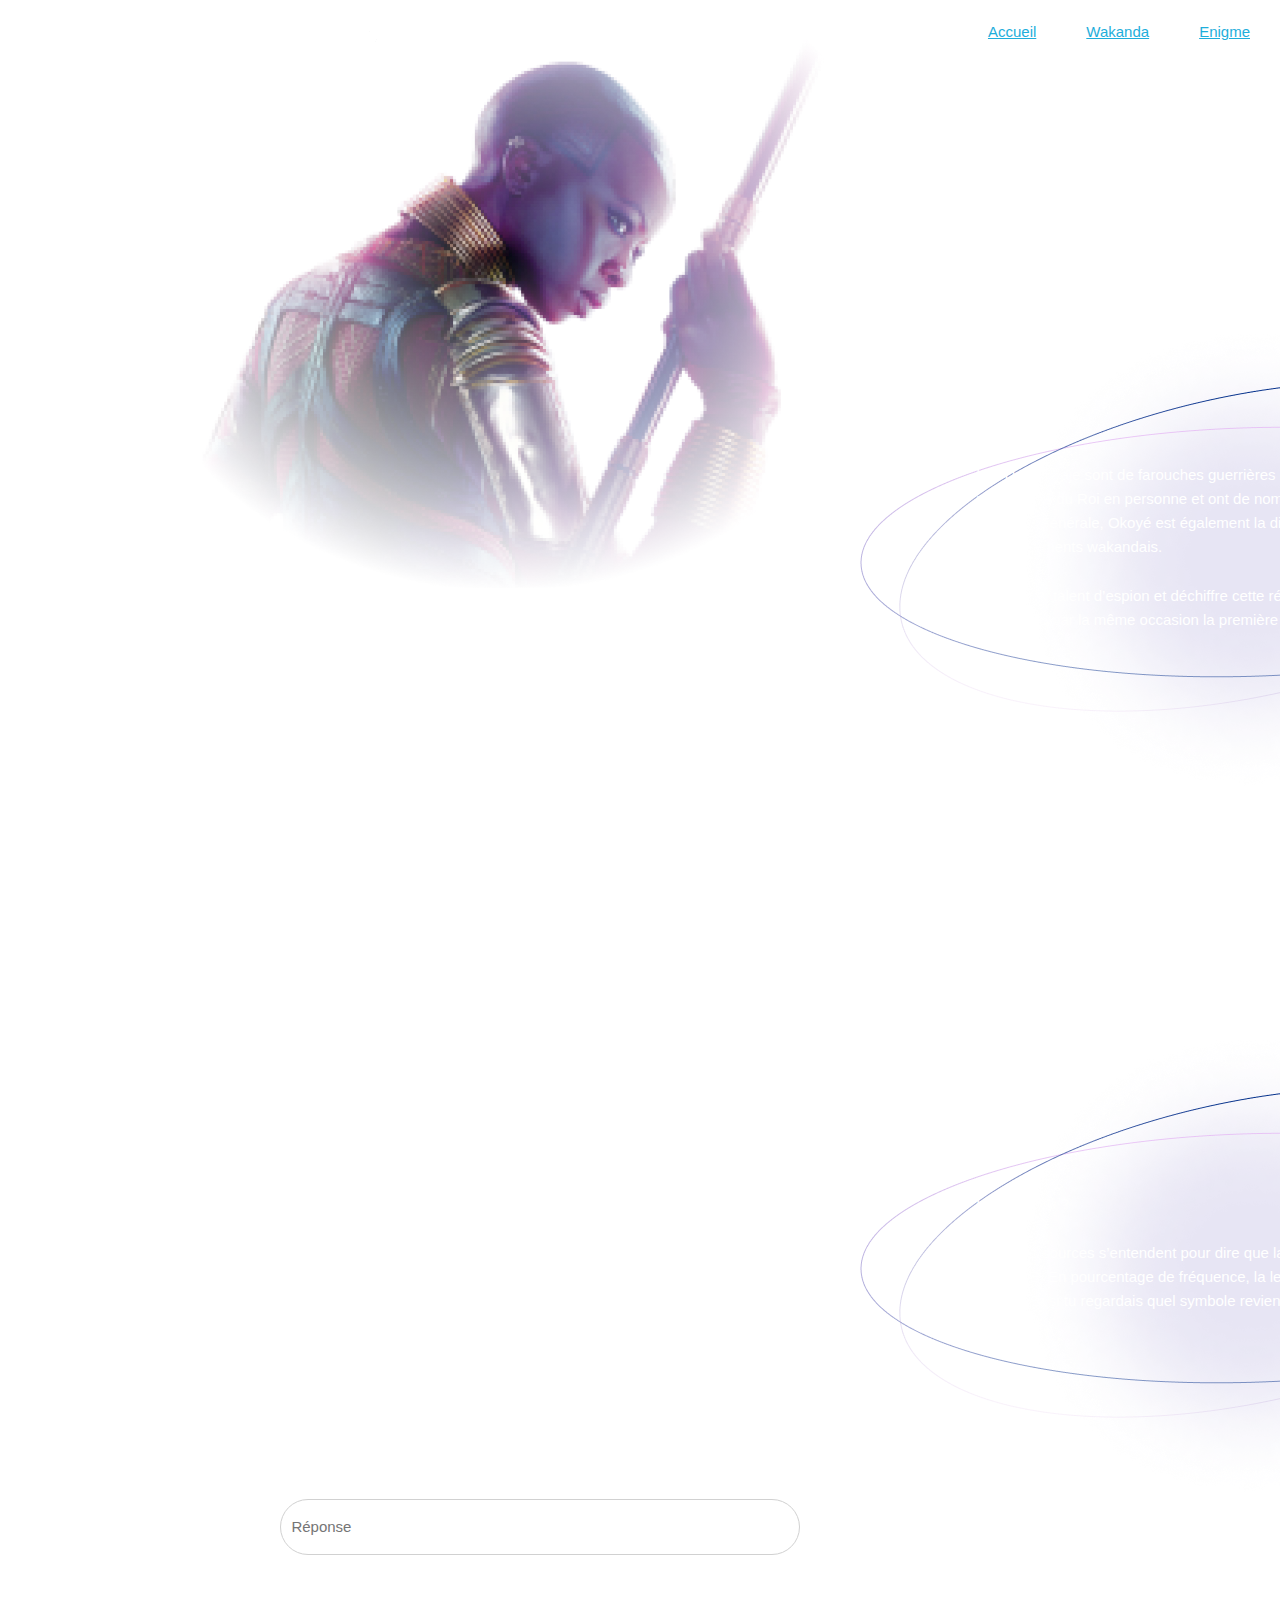
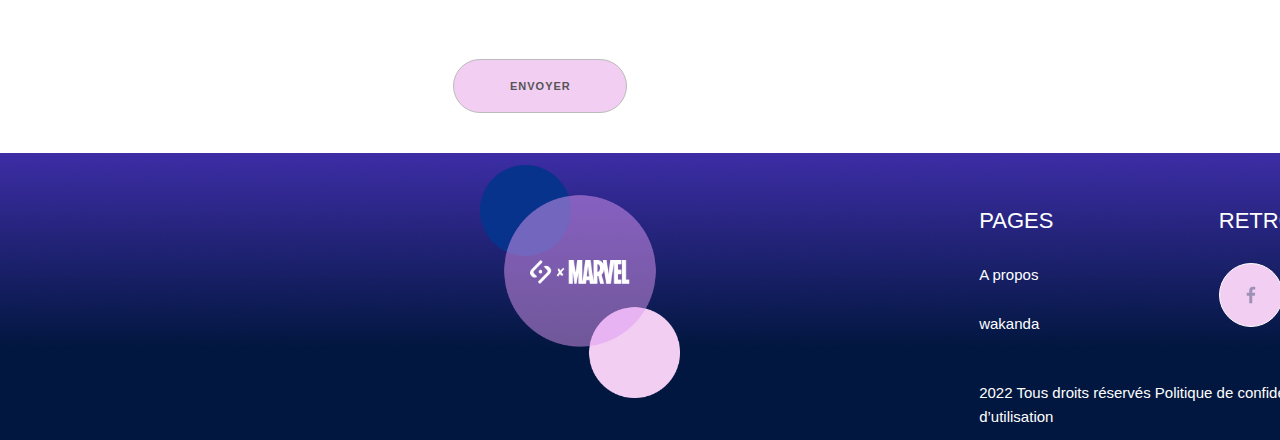
==== Code/enigme.html @ fdb51f17 "Ressources" ====
<!doctype html>
<html lang="fr">
<head>
    <meta charset="UTF-8">
    <meta name="viewport"
          content="width=device-width, user-scalable=no, initial-scale=1.0, maximum-scale=1.0, minimum-scale=1.0">
    <meta http-equiv="X-UA-Compatible" content="ie=edge">
    <link rel="stylesheet" href="style.css">
    <link rel="stylesheet" href="style3.css">
    <link rel="stylesheet" href="../normalize.css">
    <link rel="stylesheet" href="../skeleton.css">
    <title>Enigme</title>
</head>
<body>
<header style="color: white">
    <div class="container">
        <div class="row navigation_bar">
            <div class="six columns"><img alt="sayna x marvel" src="../All%20page/footer2.png"></div>
            <div class="six columns">
                <ul class="menu u-pull-right">
                    <li><a href="index.html">Accueil</a></li>
                    <li><a href="wakanda.html">Wakanda</a></li>
                    <li><a href="enigme.html">Enigme</a></li>
                </ul>
            </div>
        </div>
    </div>

    <div class="espacement"> </div>
    <div class="text_imahe_header">
        <div class="container">
            <div class="row">
                <div class="six columns"><img src="../Enigme/Pantherenigme1.png" alt="black panther" class="image_header"></div>
                <div class="six columns text_header">
                    <h2>Releve le defi des dora milaje</h2>
                    <div class="bg_img espacement_text_header">
                        <p>Les Dora Milaje sont de farouches guerrières d’élite. Elles constituent la garde
                            rapprochée du Roi en personne et ont de nombreuses occasions de lui sauver la
                            vie. Leur Générale, Okoyé est également la dirigeante des forces armées et des
                            renseignements wakandais.</p>
                        <p>
                            Prouve ton talent d’espion et déchiffre cette réplique d’Okoyé écrite en Wakandais,
                            et apprend par la même occasion la première valeur d’une Dora Milaje !
                        </p>
                    </div>

                </div>
            </div>
        </div>
    </div>
</header>
<main style="color: white">
    <div class="container">
        <div class="row">
            <div class="twelve columns">
                <q>SI JE SUIS FIDELE C’EST A CE TRONE <br>
                    PEU IMPORTE QUI MONTE DESSUS</q>
            </div>
        </div>
    </div>
    <div class="container">
        <div class="row">
            <div class="six columns">
                <p>Voici la transicription de l’alphabet :</p>
                <p>A = A ; B = b ; c = c ; d = d ; e = e ; f = f ; g = g ; h = h ; i = i ; j = j ;</p>
                <p>k = k ; l = l ; m = m ; n = n ; o = o ; p = p ; q = q ; r = r ; s = s ; t = t ;</p>
                <p>u=u;w=w;x=x;y=y;z=z</p>
                <div class="espacement"> </div>
                <div>
                    <p>Alors, as tu la réponse ?</p>
                    <form action="" style="color: white">
                        <label for="reponse" hidden="hidden">Réponse</label><br>
                        <input type="text" id="reponse" name="reponse" placeholder="Réponse"><br>
                        <input type="submit" value="ENVOYER">
                    </form>
                </div>
            </div>
            <div class="six columns text_header">
                <div class="bg_img espacement_text_header">
                    <p>Le savais tu ?</p>
                    <p>Plusieurs sources s’entendent pour dire que la lettre la plus utilisée en français est
                        la lettre E. En pourcentage de fréquence, la lettre est utilisée à 14% dans une
                        phrase. Et si tu regardais quel symbole revient le plus souvent ?</p>
                </div>
            </div>
        </div>
    </div>
</main>
<footer>
    <div class="container">
        <div class="row">
            <div class="image_footer six columns">
                <div class="espacement_footer_gauche"> </div>
                <div class="image_footer1"><img src="../All%20page/footer1.png" alt="image fond marvel"></div>
                <div class="image_footer2"><img src="../All%20page/footer2.png" alt="sayna x marvel"></div>
            </div>
            <div class="container six columns">
                <div class="espacement_footer_droite"> </div>
                <div class="row">
                    <div class="six columns text_footer">
                        <p>pages</p>
                        <p>A propos</p>
                        <p>wakanda</p>
                    </div>
                    <div class="six columns text_footer">
                        <p>RETROUVEZ NOUS</p>
                        <div class="image_footer_reseau_sociaux">
                            <div><img alt="icon facebook" src="../All%20page/icon_facebook.png" style="background-color: #F2CEF2;"></div>
                            <div><img alt="icon instagram" src="../All%20page/icon_instagram.png" style="background-color:#DF99F2;"></div>
                            <div><img alt="icon twitter" src="../All%20page/icon_twitter.png" style="background-color: #3D2DA6;"></div>
                            <div><img alt="icon tiktok" src="../All%20page/icon_tiktok.png" style="background-color: #07338C;"></div>
                        </div>
                    </div>
                </div>

                <div class="twelve columns" style="width: 503px; color: white; padding-top: 20px">
                    <span>2022 Tous droits réservés</span>

                    <span>Politique de confidentialité</span>

                    <span>Conditions d’utilisation</span>
                </div>

            </div>
        </div>
    </div>




</footer>

</body>
</html>
---- Code/style.css ----
body {
    background-image: url("../All page/arrière_plan.png");
    width: 1580px;
    background-repeat: no-repeat;
}

.menu {
    display: flex;
    align-items: center;
    justify-content: center;
    color: white;
    list-style-type: none;
    gap: 50px;
}

.navigation_bar {
    padding: 20px;
}

.image_header img{
    width: 570px;
}

.text_header {
    padding-left: 50px;
}

.text_header p {
    width: 412px;
}

.grandeImage {
    float: left;
    padding-left: 280px;
}

.bar_text_image {
    display: flex;
}

.espacement {
    height: 150px;
}

.bar_image {
    height: 180px;
}

.bar_text {
    text-align: justify;
    padding: 20px;
    color: white;
}

.formulaire {
    display: flex;
    flex-direction: column;
    align-items: center;
    justify-content: center;
    background-image: url("../Accueil/Pantherhome7.png");
    height: 1077px;
    width: 1920px;
    color: black;
}

.formulaire input:not(input[type=submit]) {
    margin: 20px 0;
    border-radius: 38px;
}

.formulaire p:nth-of-type(2){
    font-size: 37px;
}

.formulaire input[type=text], .formulaire input[type=email] {
    width: 520px;
    height: 56px;
}

.formulaire form input:last-of-type {
    height: 100px;
}

.formulaire input[type=submit] {
    width: 174px;
    height: 54px;
    border-radius: 38px;
    background-color: #F2CEF2;
}

footer {
    background-image: url("../All page/back_footer.png");
    width: 1920px;
    height: 287px;
}

.image_footer1 img {
    width: 200px;
}

.image_footer2 img {
    width: 100px;
    position: relative;
    top: -145px;
    left: 50px;
}

.image_footer {
    width: 200px;
    height: 234px;
    left: 100px;
}

.image_footer_reseau_sociaux {
    display: flex;
    gap: 32px;
}

.image_footer_reseau_sociaux img{
    border: 1px solid white;
    border-radius: 32px;
    padding: 20px;
}

.text_footer {
    color: white;
}

.text_footer p:first-of-type {
    font-size: 22px;
    text-transform: uppercase;
}

.espacement_footer_gauche {
    height: 12px;
}

.espacement_footer_droite {
    height: 50px;
}

.rectangle_en_bas_image {
    border: 1px white solid;
    border-radius: 20px;
    width: 510px;
    height: 500px;
    padding: 55px;
    background-color: white;
}

.bouton_lateral_droite {
    display: flex;
    gap: 20px;
}

.bouton_lateral_droite button {
    background-color: #3D2DA6;
    border-radius: 10px;
    color: white;
}

.positionnement {
    position: relative;
    top: 200px;
}

.partie_droite {
    display: flex;
    flex-direction: column;
    justify-content: center;
    align-items: center;
}

.partie_droite {
    padding-left: 450px;
}

address span {
    font-weight: bold;
}

@font-face {
    font-family: panthera;
    src: url("../Polices/panthera.otf");
}

@font-face {
    font-family: BEYNO;
    src: url("../Polices/BEYNO.ttf");
}

h1 {
    font-family: panthera, serif;
    font-size: 68px;
}

h2 {
    font-family: BEYNO, serif;
    font-size: 32px;
}
---- Code/style3.css ----
.image_header {
    width: 900px;
    position: relative;
    top: -370px;
    right: 170px ;
}

.text_imahe_header {
    display: flex;
}

.text_header_dans_contour {
    background-image: url("../Enigme/Pantherenigme2.png");
}

.bg_img {
    background-image: url("../Enigme/Pantherenigme2.png");
    width: 784px;
    height: 487px;
    display: flex;
    flex-direction: column;
    align-items: center;
    justify-content: center;
}

.bg_img p {
    width: 550px;
}

.espacement_text_header {
    position: relative;
    bottom: 58px;
}

form {
    display: flex;
    flex-direction: column;
    align-items: center;
    justify-content: center;
}

form input[type=text]{
    background: none;
    width: 520px;
    height: 56px;
    border-radius: 38px;
    margin-bottom: 80px;
}

form input[type=submit]{
    width: 174px;
    height: 54px;
    border-radius: 38px;
    background-color: #F2CEF2;
}

@font-face {
    font-family: "wakanda f";
    src: url("../Polices/wakanda-forever-regular.ttf");
}

h2 {
    font-family: panthera, serif;
    font-size: 68px;
}
---- skeleton.css ----
/*
* Skeleton V2.0.4
* Copyright 2014, Dave Gamache
* www.getskeleton.com
* Free to use under the MIT license.
* http://www.opensource.org/licenses/mit-license.php
* 12/29/2014
*/


/* Table of contents
––––––––––––––––––––––––––––––––––––––––––––––––––
- Grid
- Base Styles
- Typography
- Links
- Buttons
- Forms
- Lists
- Code
- Tables
- Spacing
- Utilities
- Clearing
- Media Queries
*/


/* Grid
–––––––––––––––––––––––––––––––––––––––––––––––––– */
.container {
  position: relative;
  width: 100%;
  max-width: 960px;
  margin: 0 auto;
  padding: 0 20px;
  box-sizing: border-box; }
.column,
.columns {
  width: 100%;
  float: left;
  box-sizing: border-box; }

/* For devices larger than 400px */
@media (min-width: 400px) {
  .container {
    width: 85%;
    padding: 0; }
}

/* For devices larger than 550px */
@media (min-width: 550px) {
  .container {
    width: 80%; }
  .column,
  .columns {
    margin-left: 4%; }
  .column:first-child,
  .columns:first-child {
    margin-left: 0; }

  .one.column,
  .one.columns                    { width: 4.66666666667%; }
  .two.columns                    { width: 13.3333333333%; }
  .three.columns                  { width: 22%;            }
  .four.columns                   { width: 30.6666666667%; }
  .five.columns                   { width: 39.3333333333%; }
  .six.columns                    { width: 48%;            }
  .seven.columns                  { width: 56.6666666667%; }
  .eight.columns                  { width: 65.3333333333%; }
  .nine.columns                   { width: 74.0%;          }
  .ten.columns                    { width: 82.6666666667%; }
  .eleven.columns                 { width: 91.3333333333%; }
  .twelve.columns                 { width: 100%; margin-left: 0; }

  .one-third.column               { width: 30.6666666667%; }
  .two-thirds.column              { width: 65.3333333333%; }

  .one-half.column                { width: 48%; }

  /* Offsets */
  .offset-by-one.column,
  .offset-by-one.columns          { margin-left: 8.66666666667%; }
  .offset-by-two.column,
  .offset-by-two.columns          { margin-left: 17.3333333333%; }
  .offset-by-three.column,
  .offset-by-three.columns        { margin-left: 26%;            }
  .offset-by-four.column,
  .offset-by-four.columns         { margin-left: 34.6666666667%; }
  .offset-by-five.column,
  .offset-by-five.columns         { margin-left: 43.3333333333%; }
  .offset-by-six.column,
  .offset-by-six.columns          { margin-left: 52%;            }
  .offset-by-seven.column,
  .offset-by-seven.columns        { margin-left: 60.6666666667%; }
  .offset-by-eight.column,
  .offset-by-eight.columns        { margin-left: 69.3333333333%; }
  .offset-by-nine.column,
  .offset-by-nine.columns         { margin-left: 78.0%;          }
  .offset-by-ten.column,
  .offset-by-ten.columns          { margin-left: 86.6666666667%; }
  .offset-by-eleven.column,
  .offset-by-eleven.columns       { margin-left: 95.3333333333%; }

  .offset-by-one-third.column,
  .offset-by-one-third.columns    { margin-left: 34.6666666667%; }
  .offset-by-two-thirds.column,
  .offset-by-two-thirds.columns   { margin-left: 69.3333333333%; }

  .offset-by-one-half.column,
  .offset-by-one-half.columns     { margin-left: 52%; }

}


/* Base Styles
–––––––––––––––––––––––––––––––––––––––––––––––––– */
/* NOTE
html is set to 62.5% so that all the REM measurements throughout Skeleton
are based on 10px sizing. So basically 1.5rem = 15px :) */
html {
  font-size: 62.5%; }
body {
  font-size: 1.5em; /* currently ems cause chrome bug misinterpreting rems on body element */
  line-height: 1.6;
  font-weight: 400;
  font-family: "Raleway", "HelveticaNeue", "Helvetica Neue", Helvetica, Arial, sans-serif;
  color: #222; }


/* Typography
–––––––––––––––––––––––––––––––––––––––––––––––––– */
h1, h2, h3, h4, h5, h6 {
  margin-top: 0;
  margin-bottom: 2rem;
  font-weight: 300; }
h1 { font-size: 4.0rem; line-height: 1.2;  letter-spacing: -.1rem;}
h2 { font-size: 3.6rem; line-height: 1.25; letter-spacing: -.1rem; }
h3 { font-size: 3.0rem; line-height: 1.3;  letter-spacing: -.1rem; }
h4 { font-size: 2.4rem; line-height: 1.35; letter-spacing: -.08rem; }
h5 { font-size: 1.8rem; line-height: 1.5;  letter-spacing: -.05rem; }
h6 { font-size: 1.5rem; line-height: 1.6;  letter-spacing: 0; }

/* Larger than phablet */
@media (min-width: 550px) {
  h1 { font-size: 5.0rem; }
  h2 { font-size: 4.2rem; }
  h3 { font-size: 3.6rem; }
  h4 { font-size: 3.0rem; }
  h5 { font-size: 2.4rem; }
  h6 { font-size: 1.5rem; }
}

p {
  margin-top: 0; }


/* Links
–––––––––––––––––––––––––––––––––––––––––––––––––– */
a {
  color: #1EAEDB; }
a:hover {
  color: #0FA0CE; }


/* Buttons
–––––––––––––––––––––––––––––––––––––––––––––––––– */
.button,
button,
input[type="submit"],
input[type="reset"],
input[type="button"] {
  display: inline-block;
  height: 38px;
  padding: 0 30px;
  color: #555;
  text-align: center;
  font-size: 11px;
  font-weight: 600;
  line-height: 38px;
  letter-spacing: .1rem;
  text-transform: uppercase;
  text-decoration: none;
  white-space: nowrap;
  background-color: transparent;
  border-radius: 4px;
  border: 1px solid #bbb;
  cursor: pointer;
  box-sizing: border-box; }
.button:hover,
button:hover,
input[type="submit"]:hover,
input[type="reset"]:hover,
input[type="button"]:hover,
.button:focus,
button:focus,
input[type="submit"]:focus,
input[type="reset"]:focus,
input[type="button"]:focus {
  color: #333;
  border-color: #888;
  outline: 0; }
.button.button-primary,
button.button-primary,
input[type="submit"].button-primary,
input[type="reset"].button-primary,
input[type="button"].button-primary {
  color: #FFF;
  background-color: #33C3F0;
  border-color: #33C3F0; }
.button.button-primary:hover,
button.button-primary:hover,
input[type="submit"].button-primary:hover,
input[type="reset"].button-primary:hover,
input[type="button"].button-primary:hover,
.button.button-primary:focus,
button.button-primary:focus,
input[type="submit"].button-primary:focus,
input[type="reset"].button-primary:focus,
input[type="button"].button-primary:focus {
  color: #FFF;
  background-color: #1EAEDB;
  border-color: #1EAEDB; }


/* Forms
–––––––––––––––––––––––––––––––––––––––––––––––––– */
input[type="email"],
input[type="number"],
input[type="search"],
input[type="text"],
input[type="tel"],
input[type="url"],
input[type="password"],
textarea,
select {
  height: 38px;
  padding: 6px 10px; /* The 6px vertically centers text on FF, ignored by Webkit */
  background-color: #fff;
  border: 1px solid #D1D1D1;
  border-radius: 4px;
  box-shadow: none;
  box-sizing: border-box; }
/* Removes awkward default styles on some inputs for iOS */
input[type="email"],
input[type="number"],
input[type="search"],
input[type="text"],
input[type="tel"],
input[type="url"],
input[type="password"],
textarea {
  -webkit-appearance: none;
     -moz-appearance: none;
          appearance: none; }
textarea {
  min-height: 65px;
  padding-top: 6px;
  padding-bottom: 6px; }
input[type="email"]:focus,
input[type="number"]:focus,
input[type="search"]:focus,
input[type="text"]:focus,
input[type="tel"]:focus,
input[type="url"]:focus,
input[type="password"]:focus,
textarea:focus,
select:focus {
  border: 1px solid #33C3F0;
  outline: 0; }
label,
legend {
  display: block;
  margin-bottom: .5rem;
  font-weight: 600; }
fieldset {
  padding: 0;
  border-width: 0; }
input[type="checkbox"],
input[type="radio"] {
  display: inline; }
label > .label-body {
  display: inline-block;
  margin-left: .5rem;
  font-weight: normal; }


/* Lists
–––––––––––––––––––––––––––––––––––––––––––––––––– */
ul {
  list-style: circle inside; }
ol {
  list-style: decimal inside; }
ol, ul {
  padding-left: 0;
  margin-top: 0; }
ul ul,
ul ol,
ol ol,
ol ul {
  margin: 1.5rem 0 1.5rem 3rem;
  font-size: 90%; }
li {
  margin-bottom: 1rem; }


/* Code
–––––––––––––––––––––––––––––––––––––––––––––––––– */
code {
  padding: .2rem .5rem;
  margin: 0 .2rem;
  font-size: 90%;
  white-space: nowrap;
  background: #F1F1F1;
  border: 1px solid #E1E1E1;
  border-radius: 4px; }
pre > code {
  display: block;
  padding: 1rem 1.5rem;
  white-space: pre; }


/* Tables
–––––––––––––––––––––––––––––––––––––––––––––––––– */
th,
td {
  padding: 12px 15px;
  text-align: left;
  border-bottom: 1px solid #E1E1E1; }
th:first-child,
td:first-child {
  padding-left: 0; }
th:last-child,
td:last-child {
  padding-right: 0; }


/* Spacing
–––––––––––––––––––––––––––––––––––––––––––––––––– */
button,
.button {
  margin-bottom: 1rem; }
input,
textarea,
select,
fieldset {
  margin-bottom: 1.5rem; }
pre,
blockquote,
dl,
figure,
table,
p,
ul,
ol,
form {
  margin-bottom: 2.5rem; }


/* Utilities
–––––––––––––––––––––––––––––––––––––––––––––––––– */
.u-full-width {
  width: 100%;
  box-sizing: border-box; }
.u-max-full-width {
  max-width: 100%;
  box-sizing: border-box; }
.u-pull-right {
  float: right; }
.u-pull-left {
  float: left; }


/* Misc
–––––––––––––––––––––––––––––––––––––––––––––––––– */
hr {
  margin-top: 3rem;
  margin-bottom: 3.5rem;
  border-width: 0;
  border-top: 1px solid #E1E1E1; }


/* Clearing
–––––––––––––––––––––––––––––––––––––––––––––––––– */

/* Self Clearing Goodness */
.container:after,
.row:after,
.u-cf {
  content: "";
  display: table;
  clear: both; }


/* Media Queries
–––––––––––––––––––––––––––––––––––––––––––––––––– */
/*
Note: The best way to structure the use of media queries is to create the queries
near the relevant code. For example, if you wanted to change the styles for buttons
on small devices, paste the mobile query code up in the buttons section and style it
there.
*/


/* Larger than mobile */
@media (min-width: 400px) {}

/* Larger than phablet (also point when grid becomes active) */
@media (min-width: 550px) {}

/* Larger than tablet */
@media (min-width: 750px) {}

/* Larger than desktop */
@media (min-width: 1000px) {}

/* Larger than Desktop HD */
@media (min-width: 1200px) {}
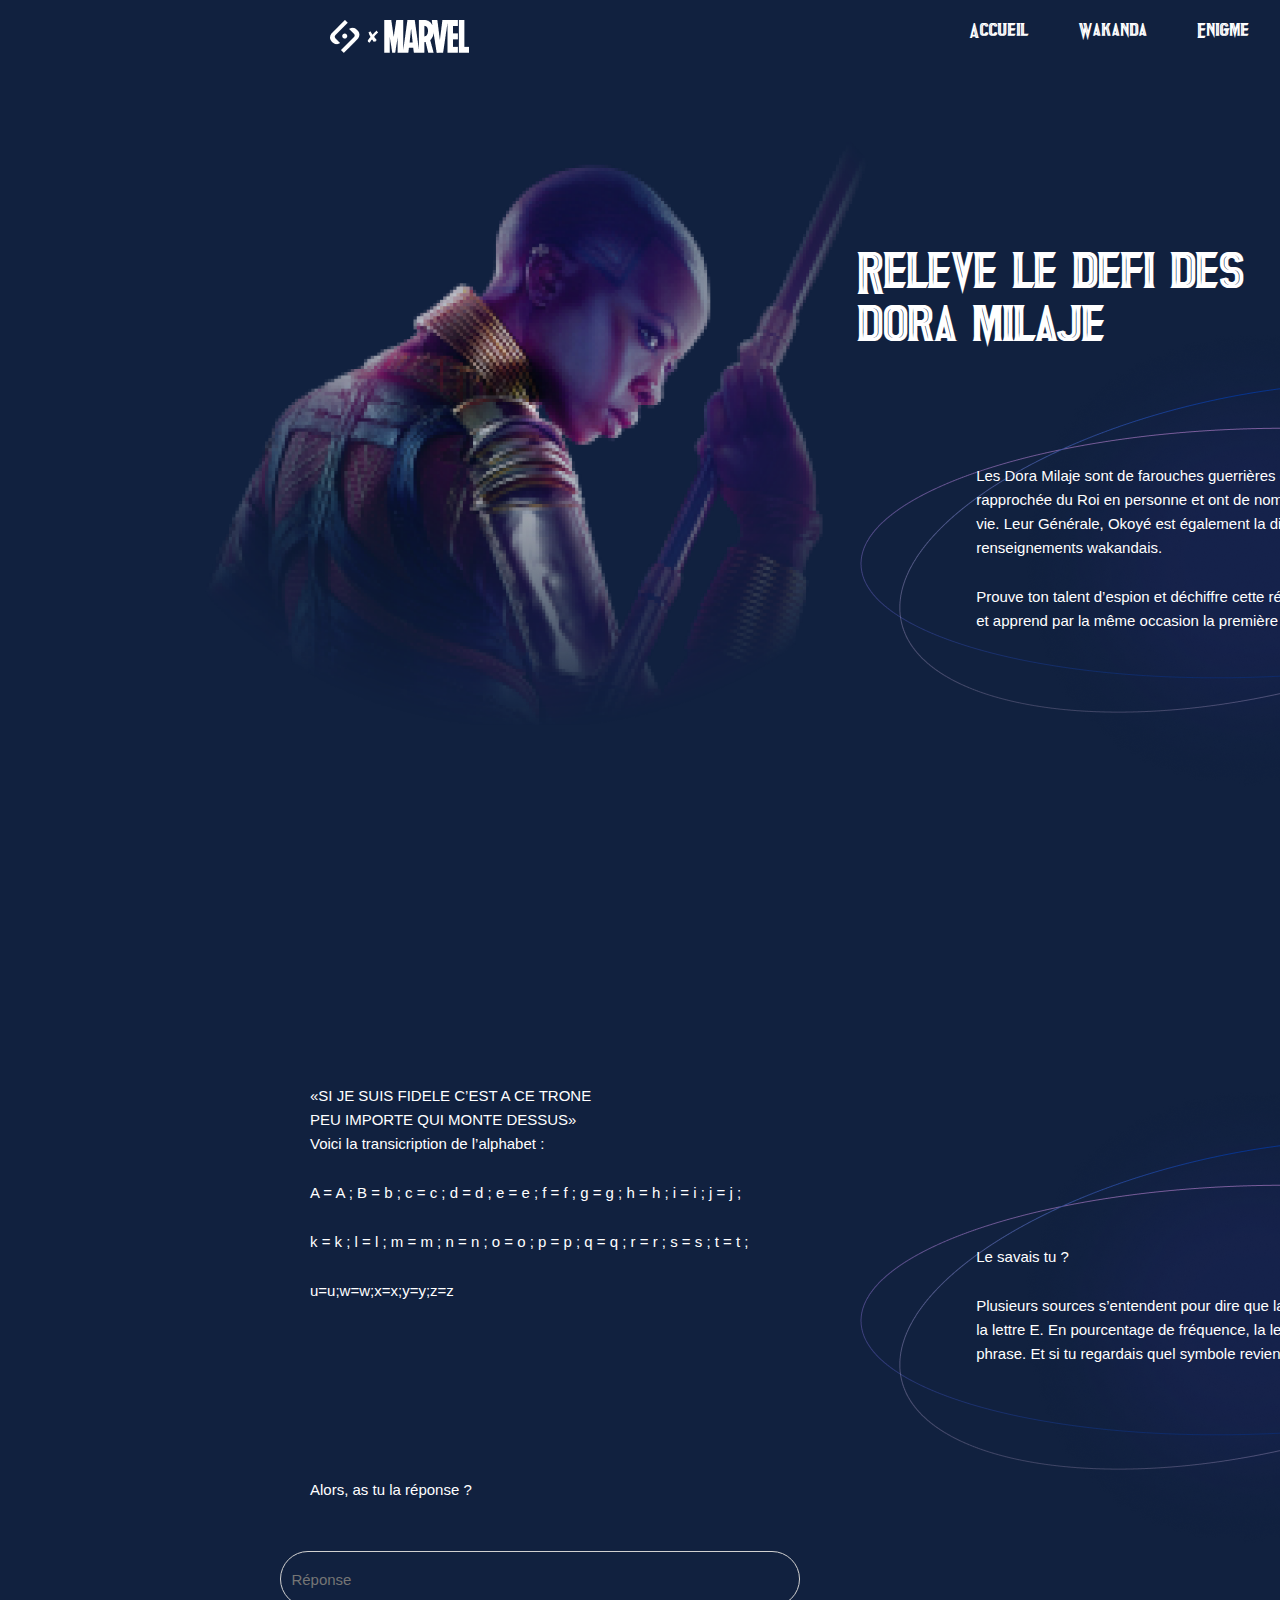
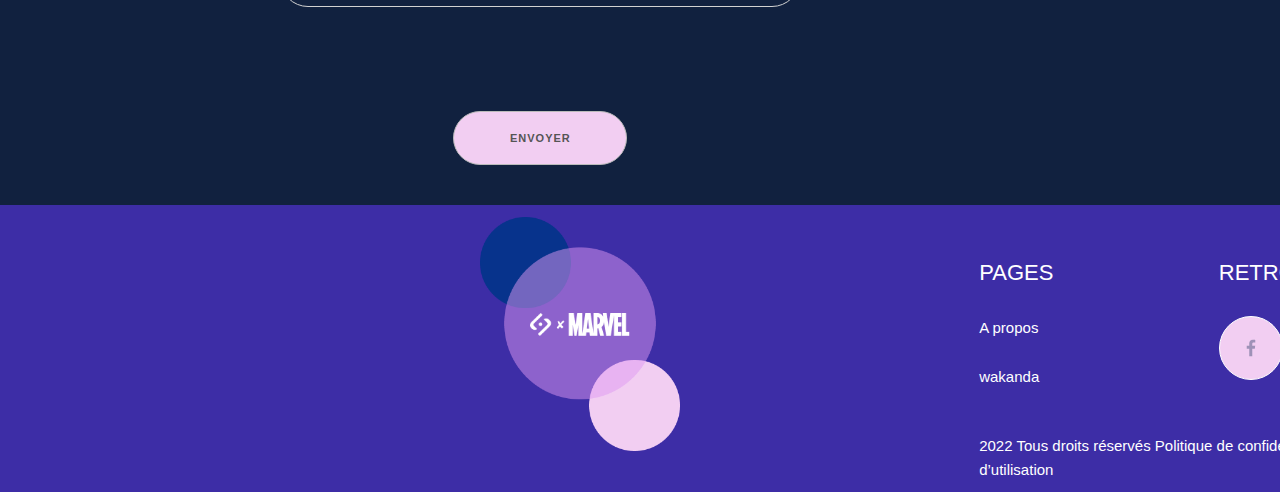
==== commit 96d5e567: "Repositionner l'image" ====
--- a/Code/enigme.html
+++ b/Code/enigme.html
@@ -30,7 +30,7 @@
     <div class="text_imahe_header">
         <div class="container">
             <div class="row">
-                <div class="six columns"><img src="../Enigme/Pantherenigme1.png" alt="black panther" class="image_header"></div>
+                <div class="six columns"><img src="../Enigme/Pantherenigme1.png" alt="black panther" class="image_header_enigme"></div>
                 <div class="six columns text_header">
                     <h2>Releve le defi des dora milaje</h2>
                     <div class="bg_img espacement_text_header">
--- a/Code/style.css
+++ b/Code/style.css
@@ -1,7 +1,15 @@
+@font-face {
+    font-family: "wakanda f";
+    src: url("../Polices/wakanda-forever-regular.ttf");
+}
+
 body {
-    background-image: url("../All page/arrière_plan.png");
+    background: radial-gradient(circle at top left,
+    rgba(17, 33, 63, 1) 100%,
+    rgba(189, 189, 189, 1) 100%,
+    rgba(2, 23, 64, 0.8) 100%,
+    rgba(2, 23, 64, 0) 100%);
     width: 1580px;
-    background-repeat: no-repeat;
 }
 
 .menu {
@@ -13,6 +21,12 @@
     gap: 50px;
 }
 
+.menu li a {
+    text-decoration: none;
+    color: white;
+    font-family: panthera, serif;
+}
+
 .navigation_bar {
     padding: 20px;
 }
@@ -27,11 +41,6 @@
 
 .text_header p {
     width: 412px;
-}
-
-.grandeImage {
-    float: left;
-    padding-left: 280px;
 }
 
 .bar_text_image {
@@ -89,7 +98,9 @@
 }
 
 footer {
-    background-image: url("../All page/back_footer.png");
+    background: linear-gradient(to bottom,
+    rgba(61, 45, 166, 1) 100%,
+    rgba(2, 23, 64, 1) 100%);
     width: 1920px;
     height: 287px;
 }
--- a/Code/style3.css
+++ b/Code/style3.css
@@ -1,8 +1,15 @@
 .image_header {
     width: 900px;
     position: relative;
-    top: -370px;
-    right: 170px ;
+    top: 0;
+    left: 50px;
+}
+
+.image_header_enigme {
+    width: 960px;
+    position: relative;
+    top: -280px;
+    left: -171px;
 }
 
 .text_imahe_header {
@@ -64,3 +71,20 @@
     font-size: 68px;
 }
 
+.conteneur_fleche {
+     background-color: #051739;
+    position: relative;
+ }
+
+.taille_fleche {
+    position: absolute;
+    top: 50%;
+    transform: translate(-50%, -50%);
+    width: 20px;
+    height: auto;
+    background-color: #092355;
+    border-radius: 30px;
+    padding: 10px;
+    margin-left: -70px;
+}
+
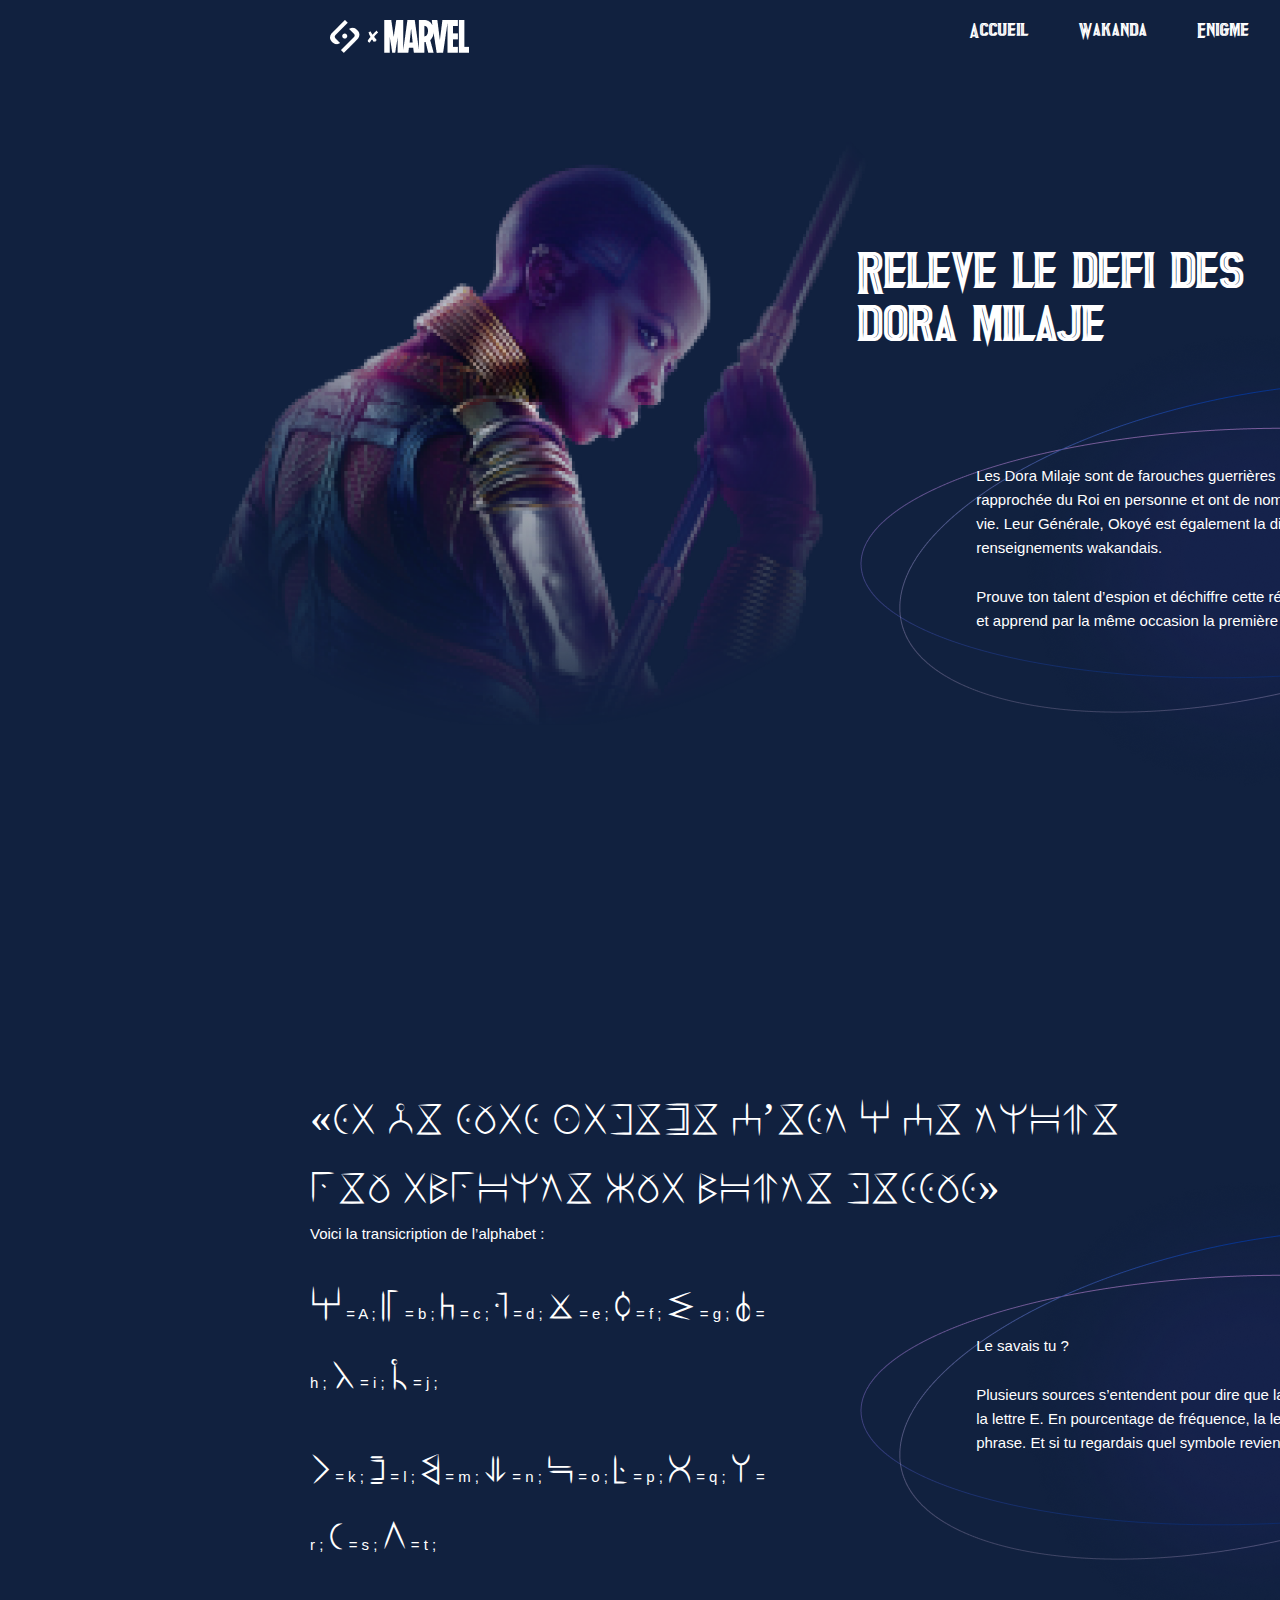
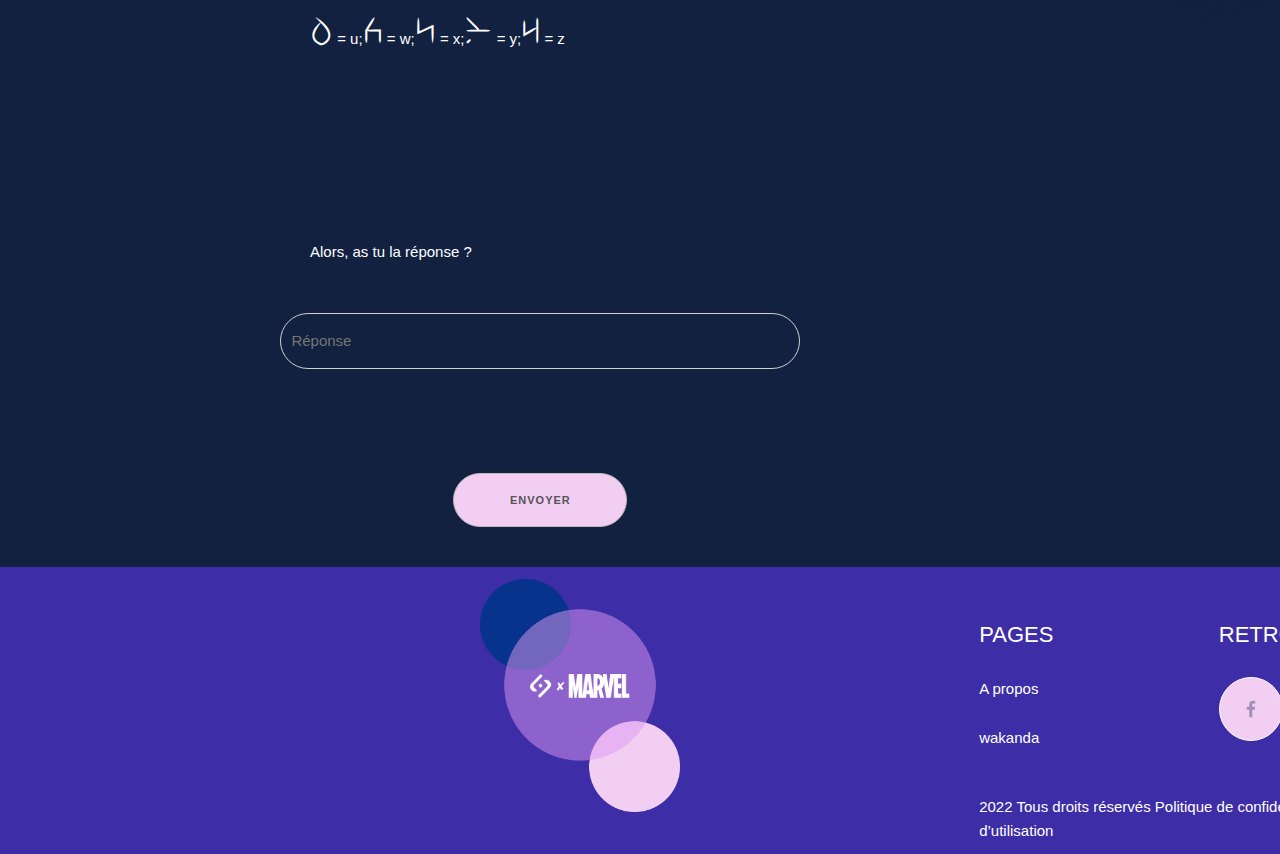
==== commit 369b652b: "Ajouter la police / ajuster sa taille" ====
--- a/Code/enigme.html
+++ b/Code/enigme.html
@@ -53,7 +53,7 @@
     <div class="container">
         <div class="row">
             <div class="twelve columns">
-                <q>SI JE SUIS FIDELE C’EST A CE TRONE <br>
+                <q class="police">SI JE SUIS FIDELE C’EST A CE TRONE <br>
                     PEU IMPORTE QUI MONTE DESSUS</q>
             </div>
         </div>
@@ -62,9 +62,11 @@
         <div class="row">
             <div class="six columns">
                 <p>Voici la transicription de l’alphabet :</p>
-                <p>A = A ; B = b ; c = c ; d = d ; e = e ; f = f ; g = g ; h = h ; i = i ; j = j ;</p>
-                <p>k = k ; l = l ; m = m ; n = n ; o = o ; p = p ; q = q ; r = r ; s = s ; t = t ;</p>
-                <p>u=u;w=w;x=x;y=y;z=z</p>
+                <p><span class="police">A</span> = A ; <span class="police">B</span> = b ; <span class="police">c</span> = c ; <span class="police">d</span> = d ; <span class="police">e</span> = e ; <span class="police">f</span> = f ; <span class="police">g</span> = g ; <span class="police">h</span> = h ;
+<span class="police">i</span> = i ; <span class="police">j</span> = j ;</p>
+                <p><span class="police">k</span> = k ; <span class="police">l</span> = l ; <span class="police">m</span> = m ; <span class="police">n</span> = n ; <span class="police">o</span> = o ; <span class="police">p</span> = p ; <span class="police">q</span> = q ; <span class="police">r</span> = r ;
+<span class="police">s</span> = s ; <span class="police">t</span> = t ;</p>
+                <p><span class="police">u</span> = u;<span class="police">w</span> = w;<span class="police">x</span> = x;<span class="police">y</span> = y;<span class="police">z</span> = z</p>
                 <div class="espacement"> </div>
                 <div>
                     <p>Alors, as tu la réponse ?</p>
--- a/Code/style3.css
+++ b/Code/style3.css
@@ -88,3 +88,13 @@
     margin-left: -70px;
 }
 
+@font-face {
+    font-family: "wakanda regular";
+    src: url("../Polices/wakanda-forever-regular.ttf");
+}
+
+.police {
+    font-family: "wakanda regular", serif;
+    font-size: 43px;
+}
+
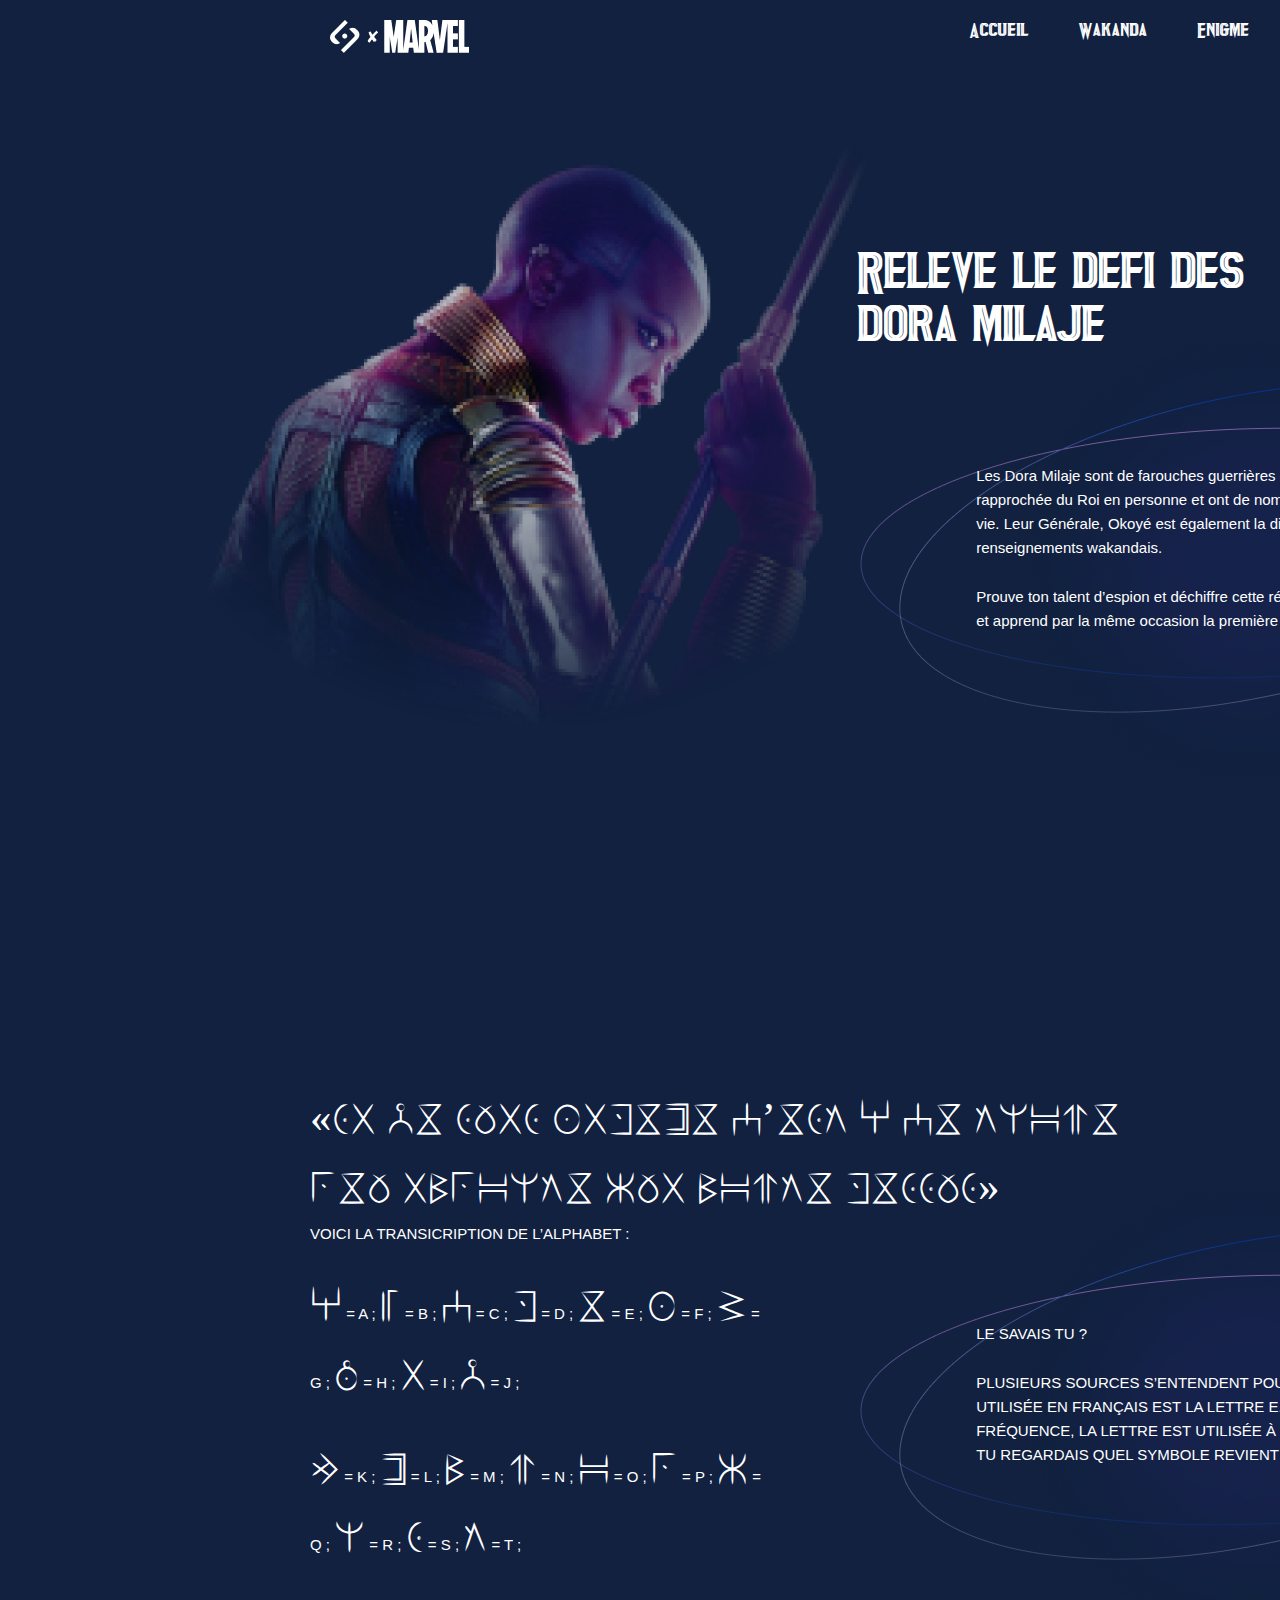
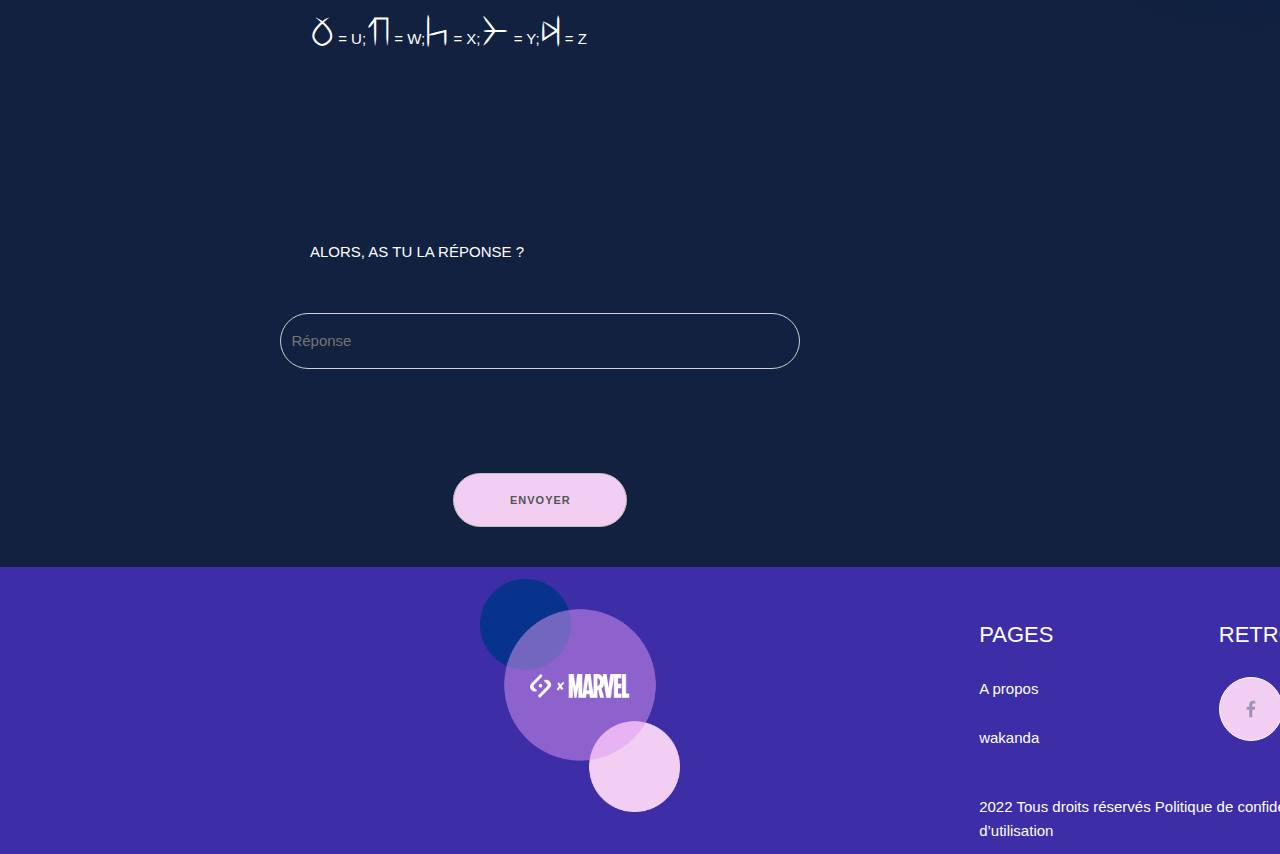
==== commit bc51faad: "Mettre en majuscule" ====
--- a/Code/enigme.html
+++ b/Code/enigme.html
@@ -58,7 +58,7 @@
             </div>
         </div>
     </div>
-    <div class="container">
+    <div class="container majuscule">
         <div class="row">
             <div class="six columns">
                 <p>Voici la transicription de l’alphabet :</p>
--- a/Code/style3.css
+++ b/Code/style3.css
@@ -98,3 +98,6 @@
     font-size: 43px;
 }
 
+.majuscule {
+    text-transform: uppercase;
+}